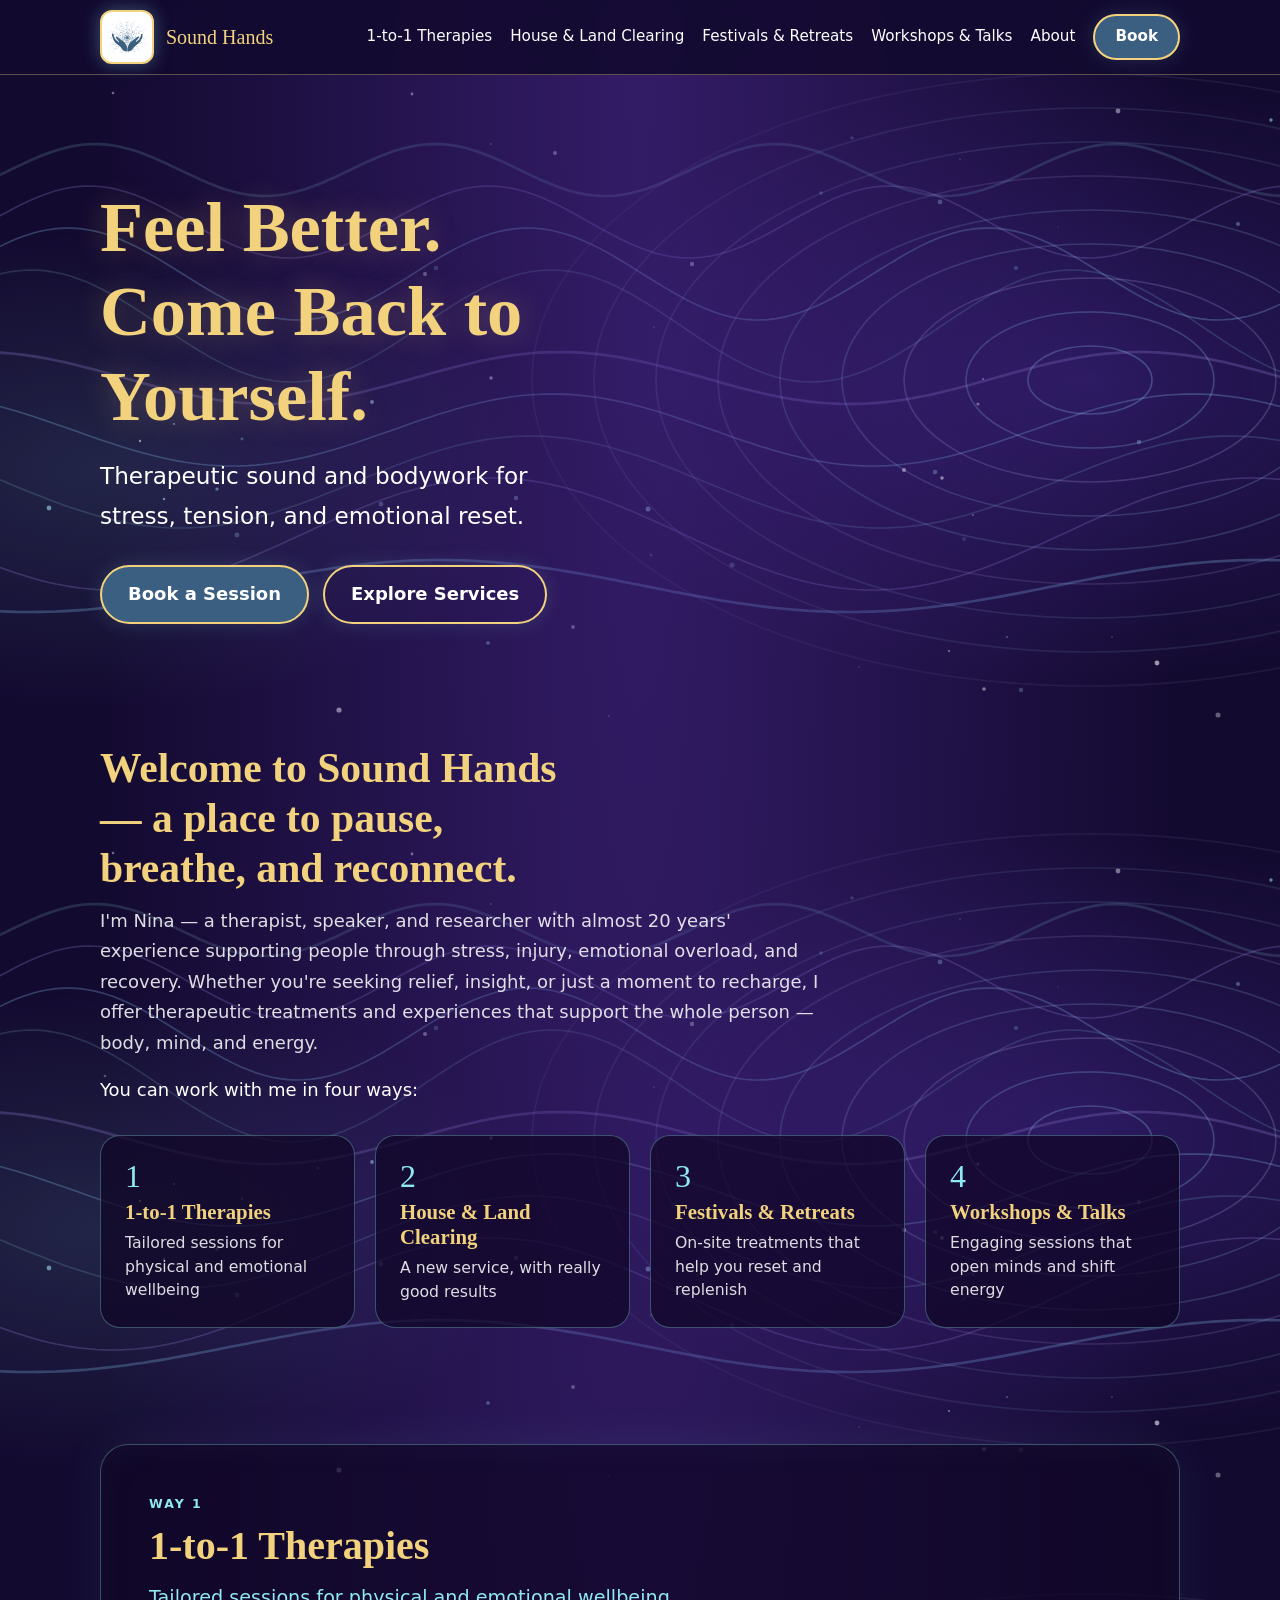
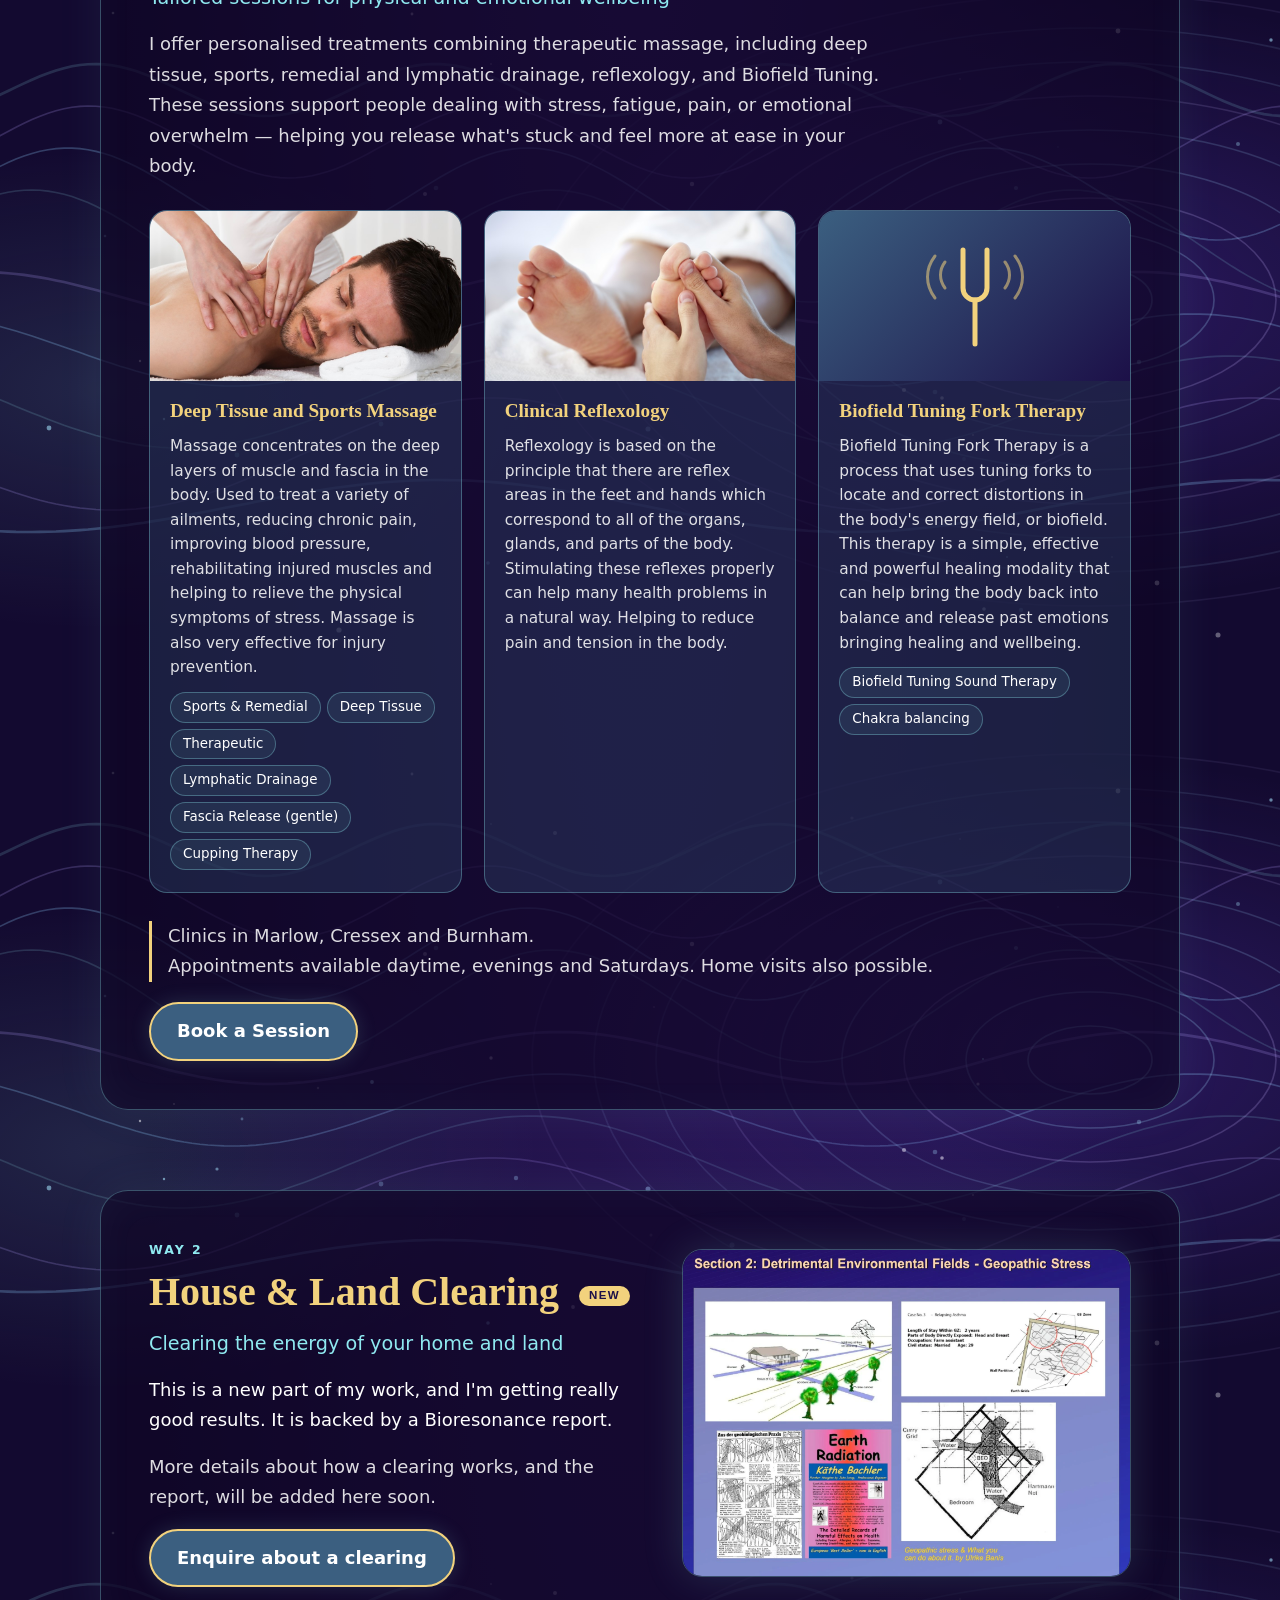
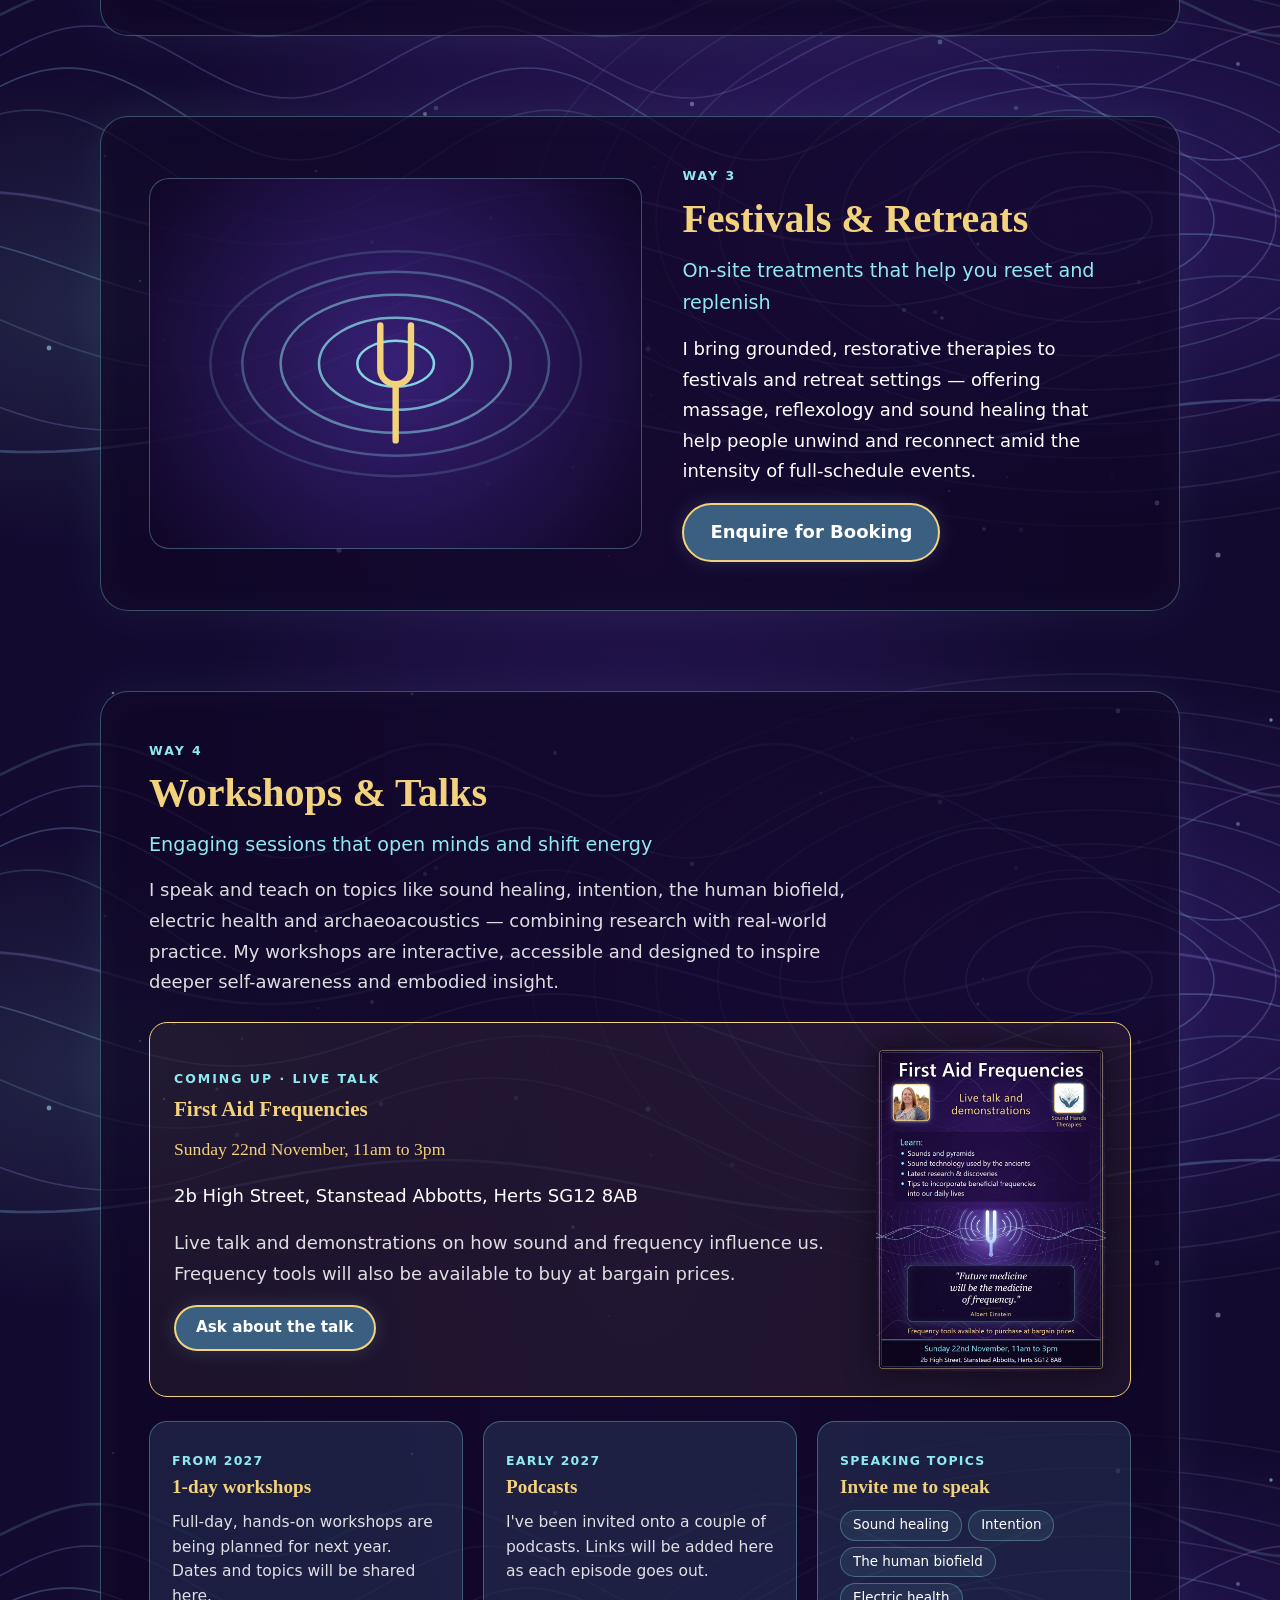
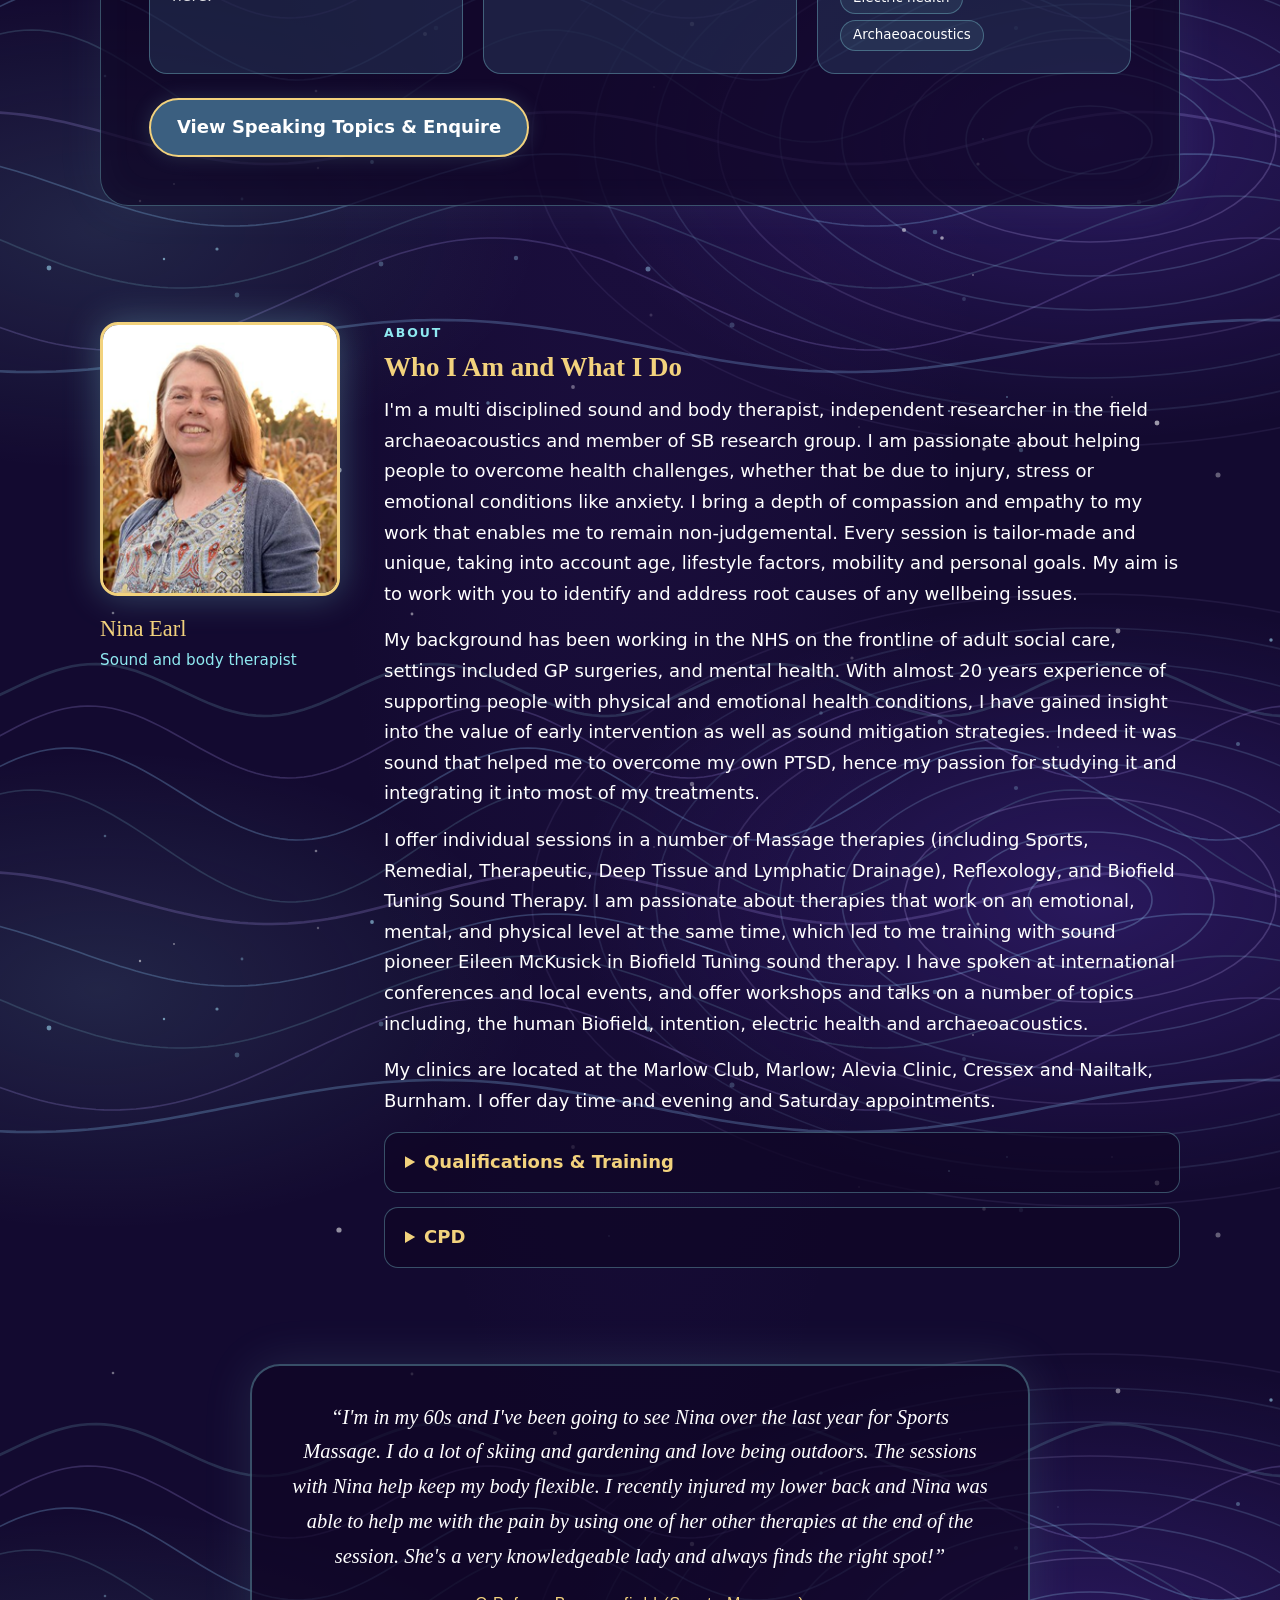
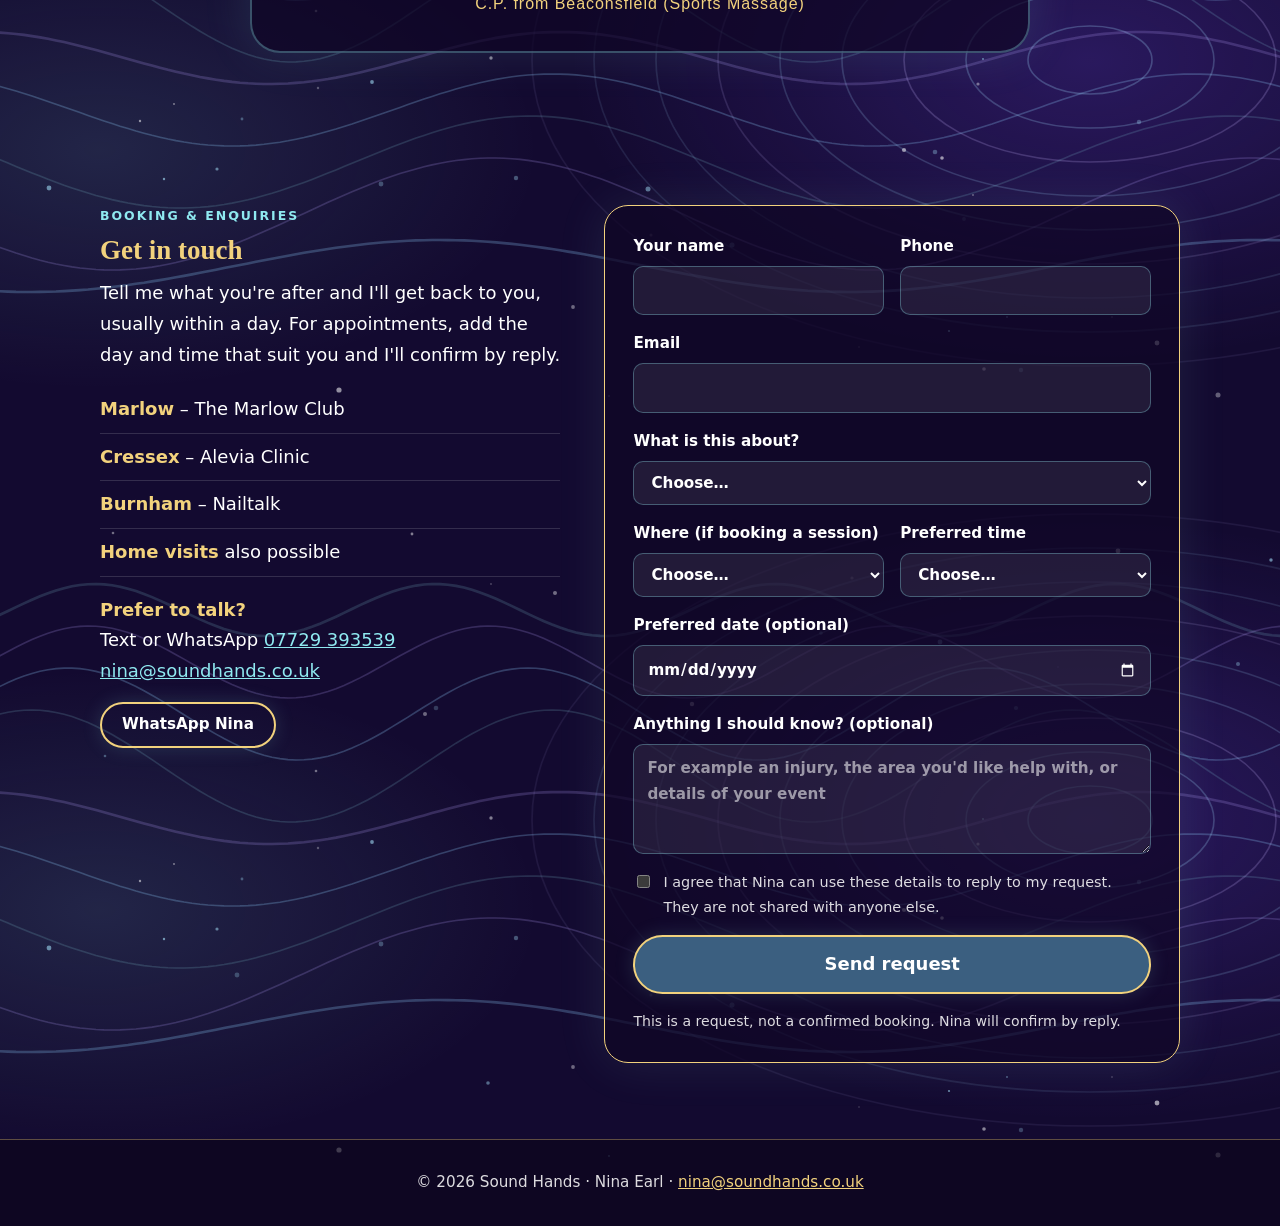
==== index.html @ eeb2ad8c "Sound Hands sample website" ====
<!doctype html>
<html lang="en-GB">
<head>
<meta charset="utf-8">
<meta name="viewport" content="width=device-width, initial-scale=1">
<title>Sound Hands | Therapeutic Sound and Bodywork with Nina Earl</title>
<meta name="description" content="1-to-1 therapies, house and land clearing, festivals and retreats, and workshops and talks with Nina Earl. Clinics in Marlow, Cressex and Burnham.">
<link rel="icon" href="[data-uri]">
<style>:root {
  --indigo: #130a30;
  --indigo-2: #1c1048;
  --panel: rgba(16, 6, 38, 0.72);
  --logo-blue: #3b5f80;
  --gold: #f2d27d;
  --cyan: #8fe9f0;
  --white: #ffffff;
  --soft: rgba(255, 255, 255, 0.86);
  --line: rgba(143, 233, 240, 0.32);
  --radius: 20px;
}
* { box-sizing: border-box; }
html { scroll-behavior: smooth; scroll-padding-top: 90px; }
body {
  margin: 0;
  font-family: "Segoe UI", system-ui, -apple-system, Arial, sans-serif;
  color: var(--white);
  line-height: 1.7;
  font-size: 18px;
  background-color: var(--indigo);
  background-image:
    radial-gradient(ellipse at 50% 0%, rgba(90, 50, 170, .45), rgba(19, 10, 48, 0) 60%),
    url("[data-uri]");
  background-size: auto, 1600px auto;
  background-repeat: no-repeat, repeat-y;
  background-position: center top, center top;
}
h1, h2, h3 { font-family: Georgia, "Times New Roman", serif; color: var(--gold); line-height: 1.2; font-weight: 600; margin: 0 0 12px; }
p { margin: 0 0 16px; }
a { color: var(--cyan); }
img { max-width: 100%; display: block; }
.wrap { width: min(1080px, 100% - 40px); margin-inline: auto; }
.eyebrow { text-transform: uppercase; letter-spacing: .16em; font-size: .78rem; font-weight: 700; color: var(--cyan); margin: 0 0 8px; }
.soft { color: var(--soft); }

/* header */
.site-header { position: sticky; top: 0; z-index: 20; background: rgba(19, 10, 48, .92); backdrop-filter: blur(8px); border-bottom: 1px solid rgba(242, 210, 125, .35); }
.site-header .wrap { display: flex; align-items: center; justify-content: space-between; gap: 14px; padding: 10px 0; flex-wrap: wrap; }
.brand { display: flex; align-items: center; gap: 12px; text-decoration: none; }
.brand .badge { width: 54px; height: 54px; border-radius: 12px; background: #fff; border: 2px solid var(--gold); display: grid; place-items: center; box-shadow: 0 0 18px rgba(143, 233, 240, .35); }
.brand .badge img { width: 44px; height: 44px; object-fit: contain; }
.brand span { font-family: Georgia, serif; font-size: 1.25rem; color: var(--gold); }
.nav { display: flex; gap: 18px; flex-wrap: wrap; align-items: center; }
.nav a { text-decoration: none; color: var(--white); font-size: .95rem; }
.nav a:hover { color: var(--gold); }

.btn { display: inline-block; background: var(--logo-blue); color: #fff !important; padding: 12px 26px; border-radius: 999px; text-decoration: none; font: inherit; font-weight: 600; border: 2px solid var(--gold); cursor: pointer; box-shadow: 0 0 20px rgba(143, 233, 240, .15); }
.btn:hover { background: #4a76a1; }
.btn.ghost { background: transparent; }
.btn.ghost:hover { background: rgba(242, 210, 125, .14); }
.btn.small { padding: 8px 20px; font-size: .95rem; }
.row { display: flex; gap: 14px; flex-wrap: wrap; }

section { padding: 76px 0; }
.lead { color: var(--soft); max-width: 64ch; }

/* hero */
.hero { padding: 110px 0 90px; }
.hero h1 { font-size: clamp(2.5rem, 6.5vw, 4.4rem); max-width: 14ch; margin-bottom: 18px; text-shadow: 0 0 30px rgba(242, 210, 125, .25); }
.hero p.sub { font-size: clamp(1.15rem, 2.4vw, 1.45rem); max-width: 30ch; margin-bottom: 30px; }

/* welcome + four ways */
.welcome h2 { font-size: clamp(1.8rem, 4vw, 2.6rem); max-width: 22ch; }
.ways { display: grid; grid-template-columns: repeat(auto-fit, minmax(230px, 1fr)); gap: 20px; margin-top: 30px; }
.way { display: block; text-decoration: none; background: var(--panel); border: 1px solid var(--line); border-radius: var(--radius); padding: 24px; transition: transform .2s, border-color .2s; }
.way:hover { transform: translateY(-4px); border-color: var(--gold); }
.way .n { font-family: Georgia, serif; font-size: 2rem; color: var(--cyan); display: block; line-height: 1; margin-bottom: 8px; }
.way h3 { font-size: 1.3rem; margin-bottom: 6px; }
.way p { margin: 0; color: var(--soft); font-size: .98rem; line-height: 1.5; }

/* service blocks */
.block { padding: 40px 0; }
.panel { background: var(--panel); border: 1px solid var(--line); border-radius: 28px; padding: clamp(24px, 4vw, 48px); box-shadow: 0 0 50px rgba(143, 233, 240, .07), inset 0 0 40px rgba(143, 233, 240, .04); }
.panel h2 { font-size: clamp(1.8rem, 4vw, 2.5rem); }
.tagline { font-size: 1.2rem; color: var(--cyan); margin-bottom: 14px; }
.badge-new { display: inline-block; background: var(--gold); color: #1c1048; font-weight: 800; font-size: .72rem; letter-spacing: .12em; padding: 3px 10px; border-radius: 999px; vertical-align: middle; margin-left: 10px; font-family: "Segoe UI", sans-serif; }
.split { display: grid; grid-template-columns: 1.1fr 1fr; gap: 40px; align-items: center; }
@media (max-width: 800px) { .split { grid-template-columns: 1fr; gap: 24px; } }
.where { border-left: 3px solid var(--gold); padding-left: 16px; margin: 20px 0; color: var(--soft); }

.treat { display: grid; grid-template-columns: repeat(auto-fit, minmax(250px, 1fr)); gap: 22px; margin: 28px 0; }
.treat article { background: rgba(59, 95, 128, .28); border: 1px solid var(--line); border-radius: 18px; overflow: hidden; display: flex; flex-direction: column; }
.treat .pic { height: 170px; background-size: cover; background-position: center; }
.treat .pic.fork { display: grid; place-items: center; background: linear-gradient(135deg, #3b5f80, #1c1048); }
.treat .pic.fork svg { height: 120px; width: auto; }
.treat .txt { padding: 18px 20px 22px; }
.treat h3 { font-size: 1.2rem; }
.treat p { font-size: .96rem; line-height: 1.6; color: var(--soft); margin: 0 0 12px; }
.tags { list-style: none; padding: 0; margin: 0; display: flex; flex-wrap: wrap; gap: 6px; }
.tags li { border: 1px solid var(--line); color: #fff; padding: 3px 12px; border-radius: 999px; font-size: .84rem; background: rgba(143, 233, 240, .08); }

.visual { border-radius: 20px; overflow: hidden; border: 1px solid var(--line); box-shadow: 0 0 40px rgba(143, 233, 240, .15); }
.visual img { width: 100%; }
.art { aspect-ratio: 4/3; border-radius: 20px; border: 1px solid var(--line); background: radial-gradient(circle at 50% 50%, rgba(122, 77, 255, .35), rgba(16, 6, 38, .9)); display: grid; place-items: center; }
.art svg { width: 78%; }

/* talks */
.cards3 { display: grid; grid-template-columns: repeat(auto-fit, minmax(260px, 1fr)); gap: 20px; margin: 24px 0; }
.mini { background: rgba(59, 95, 128, .28); border: 1px solid var(--line); border-radius: 18px; padding: 22px; }
.mini h3 { font-size: 1.2rem; }
.mini p { font-size: .97rem; line-height: 1.6; color: var(--soft); margin: 0 0 8px; }
.mini .when { color: var(--gold); font-family: Georgia, serif; font-size: 1.1rem; }
.mini .soon { display: inline-block; font-size: .78rem; letter-spacing: .1em; text-transform: uppercase; color: var(--cyan); font-weight: 700; }
.event { display: grid; grid-template-columns: 1fr 230px; gap: 26px; align-items: center; border: 1px solid var(--gold); border-radius: 18px; padding: 24px; background: rgba(242, 210, 125, .06); margin: 24px 0; }
.event img { border-radius: 12px; box-shadow: 0 0 30px rgba(0, 0, 0, .5); }
@media (max-width: 700px) { .event { grid-template-columns: 1fr; } .event img { max-width: 220px; } }

/* about */
.about { display: grid; grid-template-columns: 240px 1fr; gap: 44px; align-items: start; }
.about .portrait { width: 240px; border-radius: 18px; border: 3px solid var(--gold); box-shadow: 0 0 36px rgba(143, 233, 240, .3); }
.about .name { font-family: Georgia, serif; color: var(--gold); font-size: 1.4rem; margin: 14px 0 0; }
.about .role { color: var(--cyan); margin: 0; font-size: .95rem; }
@media (max-width: 760px) { .about { grid-template-columns: 1fr; } .about .portrait { width: 180px; } }
details { background: var(--panel); border: 1px solid var(--line); border-radius: 14px; padding: 14px 20px; margin-top: 14px; }
summary { cursor: pointer; font-weight: 700; color: var(--gold); }
.quals { list-style: none; margin: 12px 0 0; padding: 0; font-size: .97rem; }
.quals li { padding: 7px 0; border-bottom: 1px solid rgba(255, 255, 255, .12); }
.quals li b { color: var(--cyan); margin-right: 8px; }

.testi blockquote { margin: 0 auto; max-width: 780px; text-align: center; font-family: Georgia, serif; font-size: 1.28rem; font-style: italic; border: 2px solid var(--line); border-radius: 30px; padding: 34px 40px; background: var(--panel); box-shadow: 0 0 50px rgba(143, 233, 240, .12); }
.testi cite { display: block; margin-top: 16px; font-family: "Segoe UI", sans-serif; font-style: normal; font-size: 1rem; color: var(--gold); letter-spacing: .06em; }

/* booking */
.booking .grid { display: grid; grid-template-columns: 1fr 1.25fr; gap: 44px; align-items: start; }
@media (max-width: 800px) { .booking .grid { grid-template-columns: 1fr; } }
.clinics { list-style: none; padding: 0; margin: 0 0 18px; }
.clinics li { padding: 8px 0; border-bottom: 1px solid rgba(255, 255, 255, .14); }
.clinics b { color: var(--gold); }
form { background: var(--panel); border: 1px solid var(--gold); border-radius: 24px; padding: 28px; display: grid; gap: 16px; box-shadow: 0 0 50px rgba(143, 233, 240, .1); }
.two { display: grid; grid-template-columns: 1fr 1fr; gap: 16px; }
@media (max-width: 600px) { .two { grid-template-columns: 1fr; } }
label { display: grid; gap: 6px; font-weight: 600; font-size: .95rem; color: #fff; }
input, select, textarea { font: inherit; padding: 11px 13px; border: 1.5px solid var(--line); border-radius: 10px; background: rgba(255, 255, 255, .08); color: #fff; width: 100%; color-scheme: dark; }
select option { background: #1c1048; color: #fff; }
input::placeholder, textarea::placeholder { color: rgba(255, 255, 255, .55); }
input:focus, select:focus, textarea:focus { outline: 2px solid var(--gold); border-color: var(--gold); }
textarea { min-height: 110px; resize: vertical; }
.consent { display: flex; gap: 10px; align-items: flex-start; font-weight: 400; font-size: .9rem; color: var(--soft); }
.consent input { width: auto; margin-top: 5px; }
.hp { position: absolute; left: -9999px; }
.note { font-size: .88rem; color: var(--soft); margin: 0; }

footer { border-top: 1px solid rgba(242, 210, 125, .35); padding: 30px 0; text-align: center; font-size: .95rem; color: var(--soft); background: rgba(10, 4, 26, .6); }
footer a { color: var(--gold); }
.thanks { min-height: 60vh; display: grid; place-items: center; text-align: center; }
</style>
</head>
<body>

<header class="site-header">
  <div class="wrap">
    <a class="brand" href="#top"><span class="badge"><img src="[data-uri]" alt=""></span><span>Sound Hands</span></a>
    <nav class="nav">
      <a href="#therapies">1-to-1 Therapies</a>
      <a href="#clearing">House &amp; Land Clearing</a>
      <a href="#festivals">Festivals &amp; Retreats</a>
      <a href="#talks">Workshops &amp; Talks</a>
      <a href="#about">About</a>
      <a href="#booking" class="btn small">Book</a>
    </nav>
  </div>
</header>

<!-- HERO -->
<section class="hero" id="top">
  <div class="wrap">
    <h1>Feel Better. Come Back to Yourself.</h1>
    <p class="sub">Therapeutic sound and bodywork for stress, tension, and emotional reset.</p>
    <div class="row">
      <a class="btn" href="#booking">Book a Session</a>
      <a class="btn ghost" href="#services">Explore Services</a>
    </div>
  </div>
</section>

<!-- WELCOME -->
<section class="welcome" id="services" style="padding-top:30px">
  <div class="wrap">
    <h2>Welcome to Sound Hands &mdash; a place to pause, breathe, and reconnect.</h2>
    <p class="lead">I'm Nina &mdash; a therapist, speaker, and researcher with almost 20 years' experience supporting people through stress, injury, emotional overload, and recovery. Whether you're seeking relief, insight, or just a moment to recharge, I offer therapeutic treatments and experiences that support the whole person &mdash; body, mind, and energy.</p>
    <p>You can work with me in four ways:</p>
    <div class="ways">
      <a class="way" href="#therapies"><span class="n">1</span><h3>1-to-1 Therapies</h3><p>Tailored sessions for physical and emotional wellbeing</p></a>
      <a class="way" href="#clearing"><span class="n">2</span><h3>House &amp; Land Clearing</h3><p>A new service, with really good results</p></a>
      <a class="way" href="#festivals"><span class="n">3</span><h3>Festivals &amp; Retreats</h3><p>On-site treatments that help you reset and replenish</p></a>
      <a class="way" href="#talks"><span class="n">4</span><h3>Workshops &amp; Talks</h3><p>Engaging sessions that open minds and shift energy</p></a>
    </div>
  </div>
</section>

<!-- 1. THERAPIES -->
<section class="block" id="therapies">
  <div class="wrap">
    <div class="panel">
      <p class="eyebrow">Way 1</p>
      <h2>1-to-1 Therapies</h2>
      <p class="tagline">Tailored sessions for physical and emotional wellbeing</p>
      <p class="lead">I offer personalised treatments combining therapeutic massage, including deep tissue, sports, remedial and lymphatic drainage, reflexology, and Biofield Tuning. These sessions support people dealing with stress, fatigue, pain, or emotional overwhelm &mdash; helping you release what's stuck and feel more at ease in your body.</p>

      <div class="treat">
        <article>
          <div class="pic" style="background-image:url('[data-uri]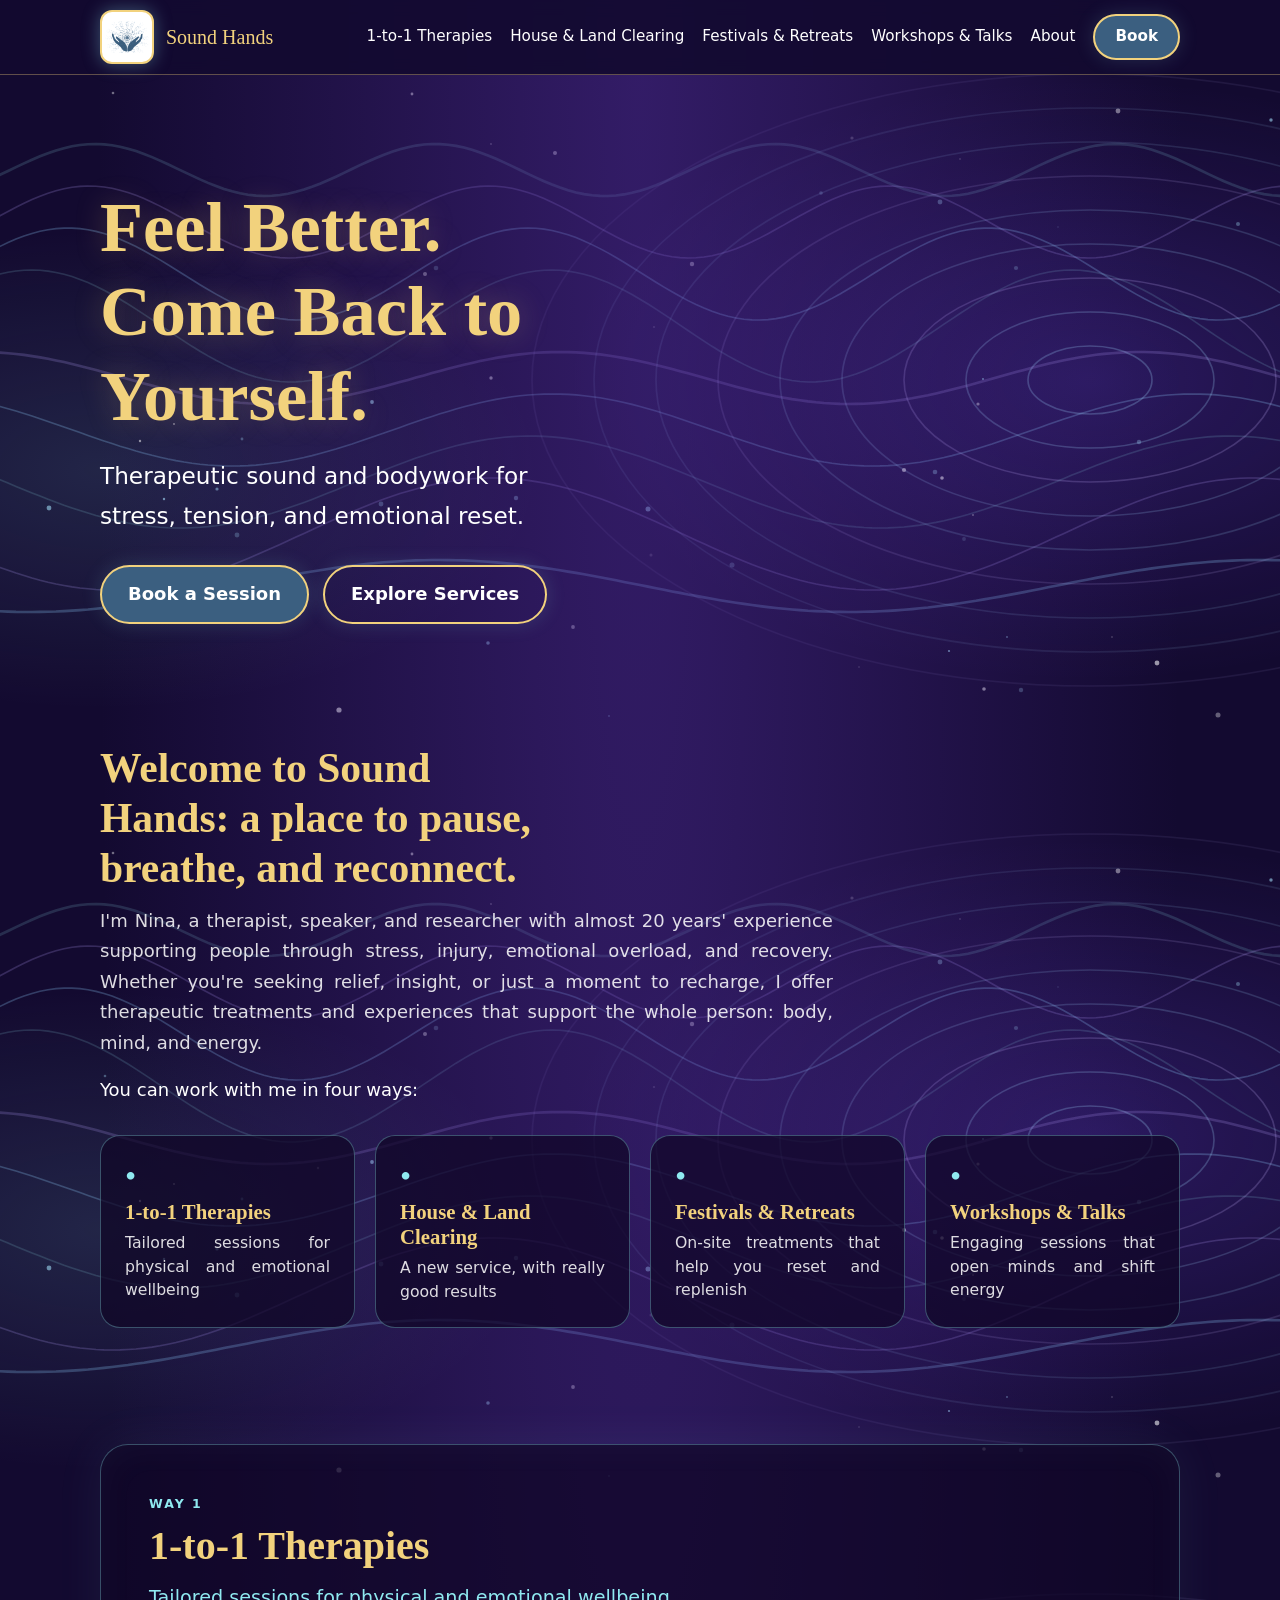
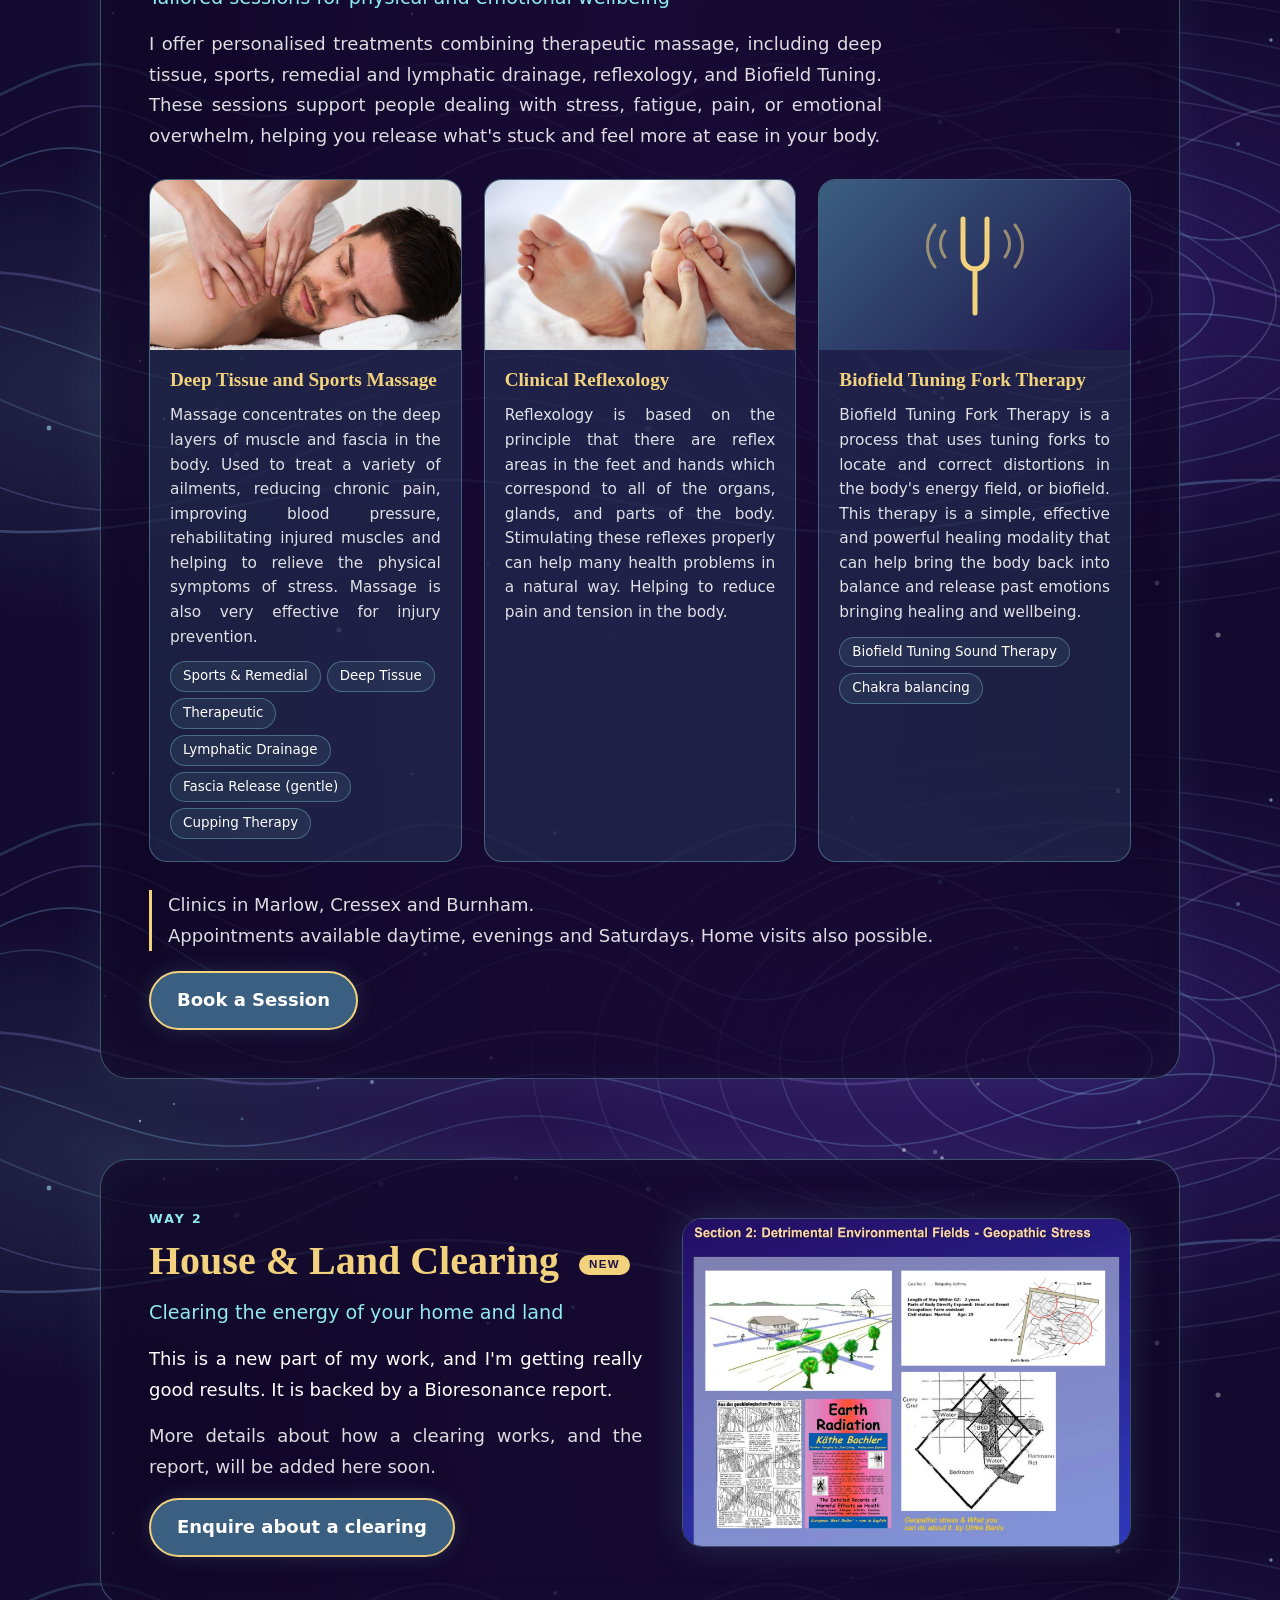
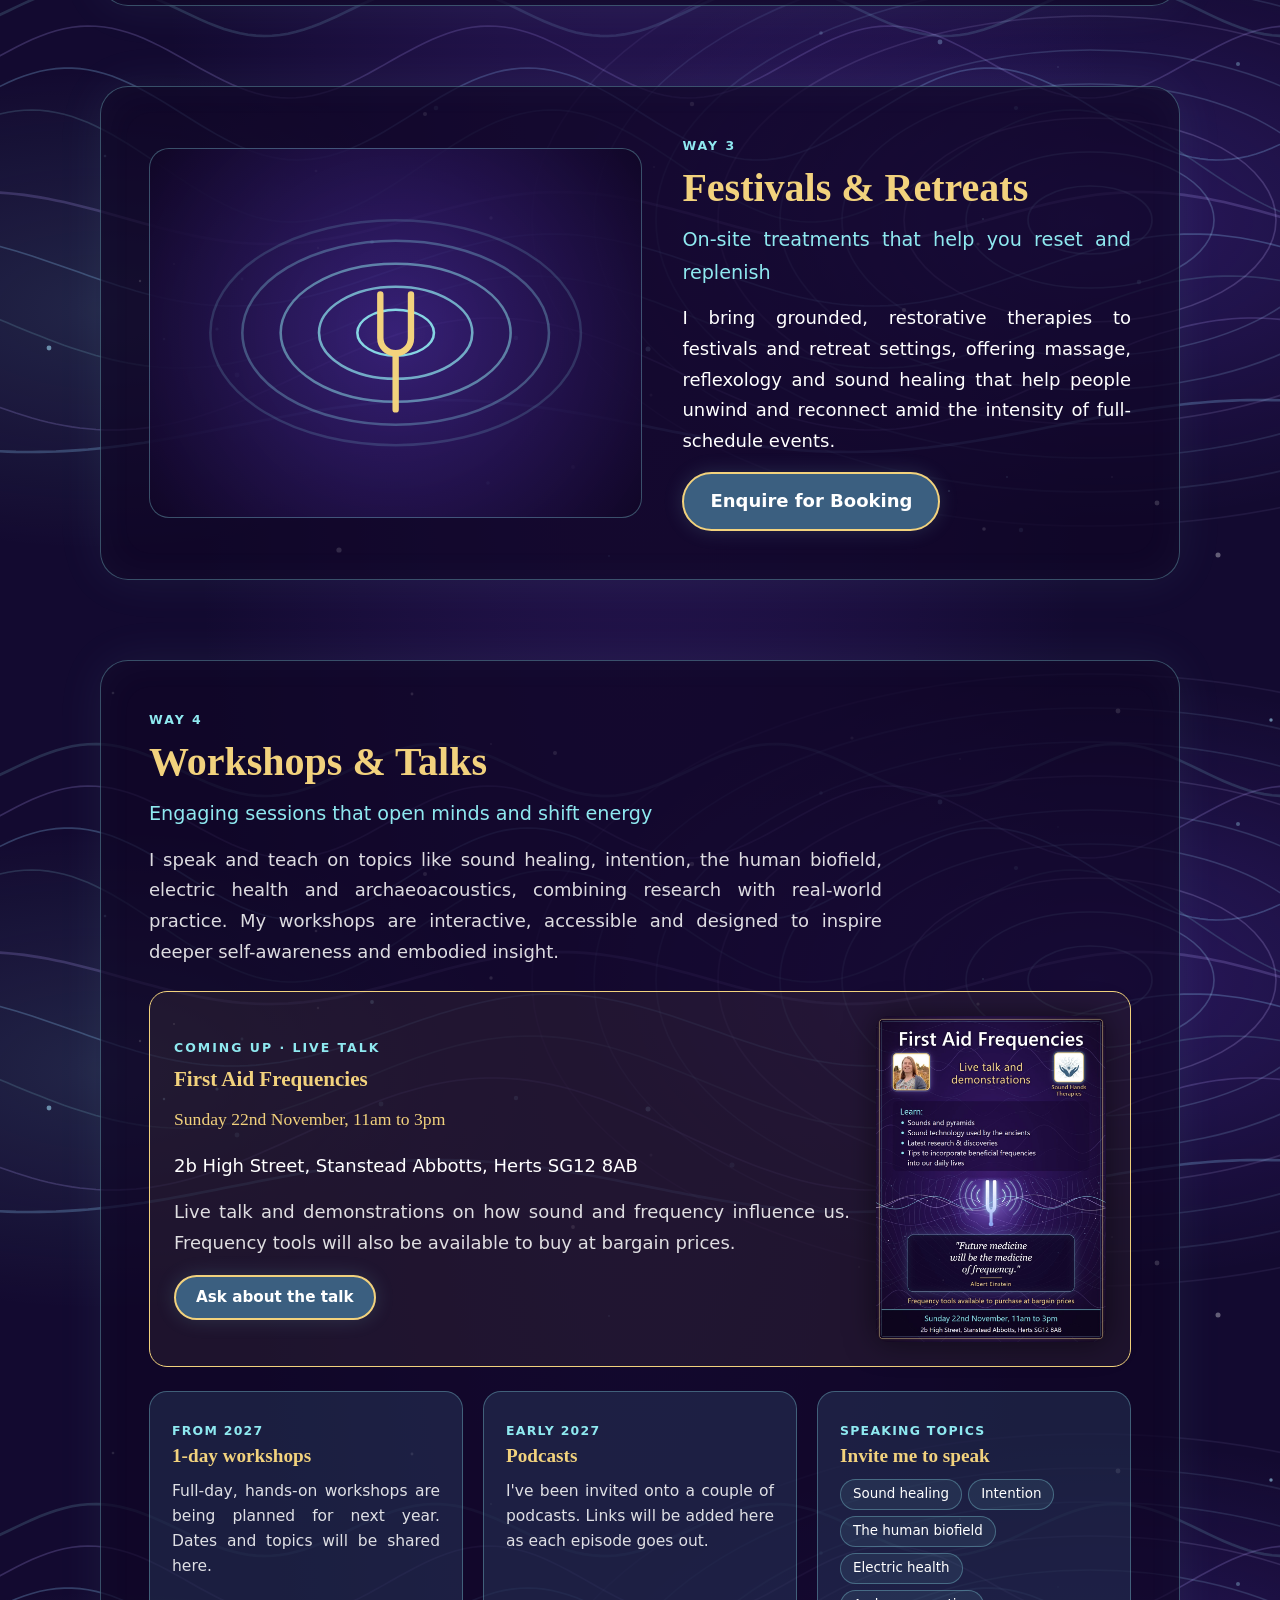
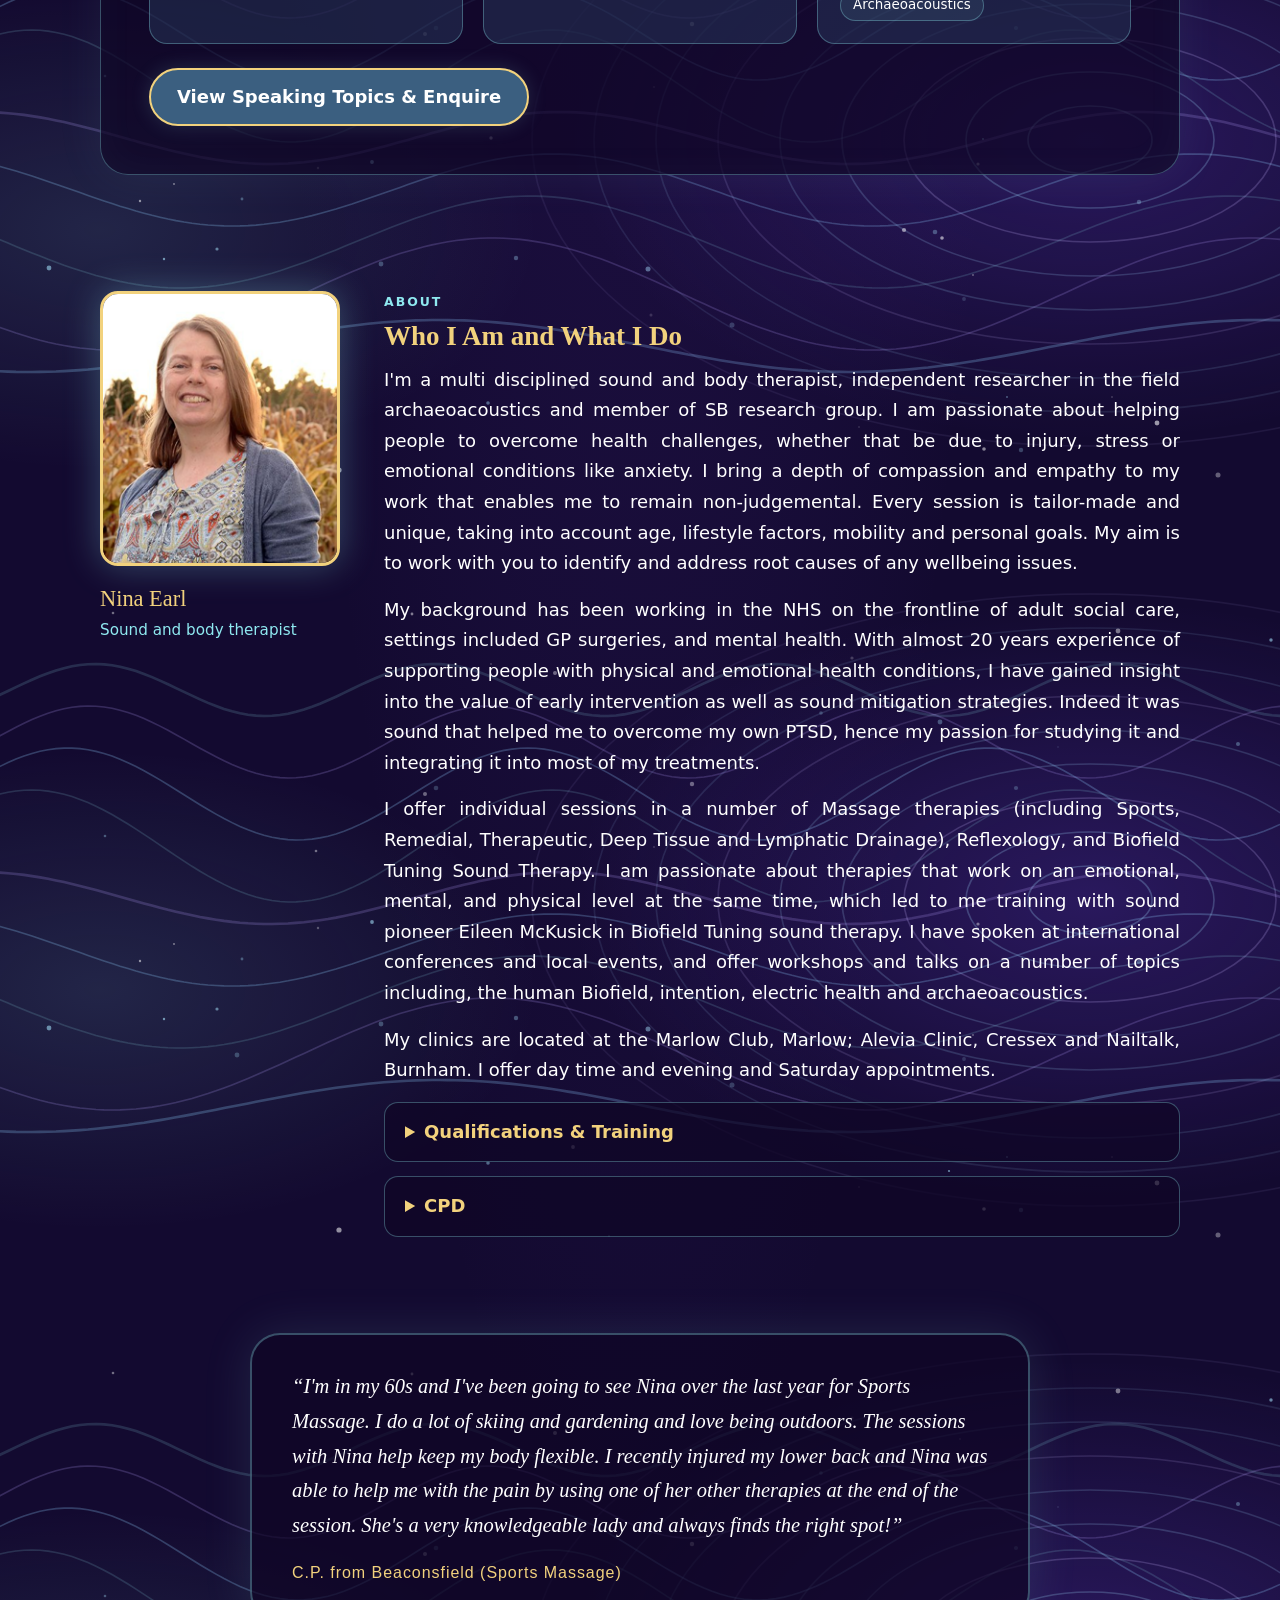
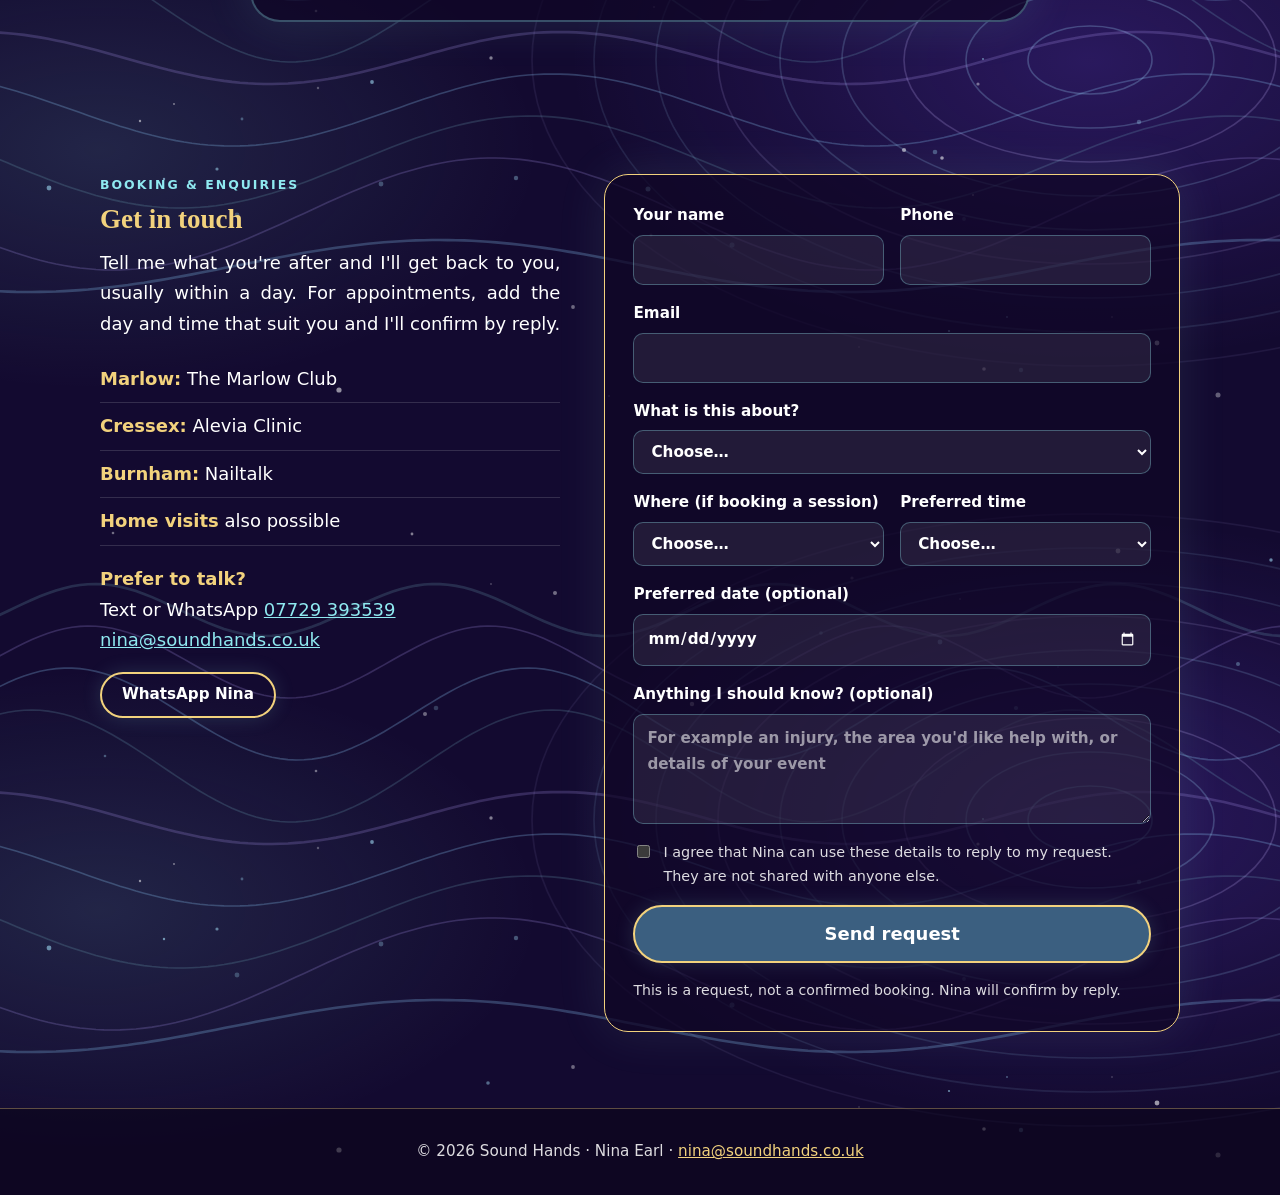
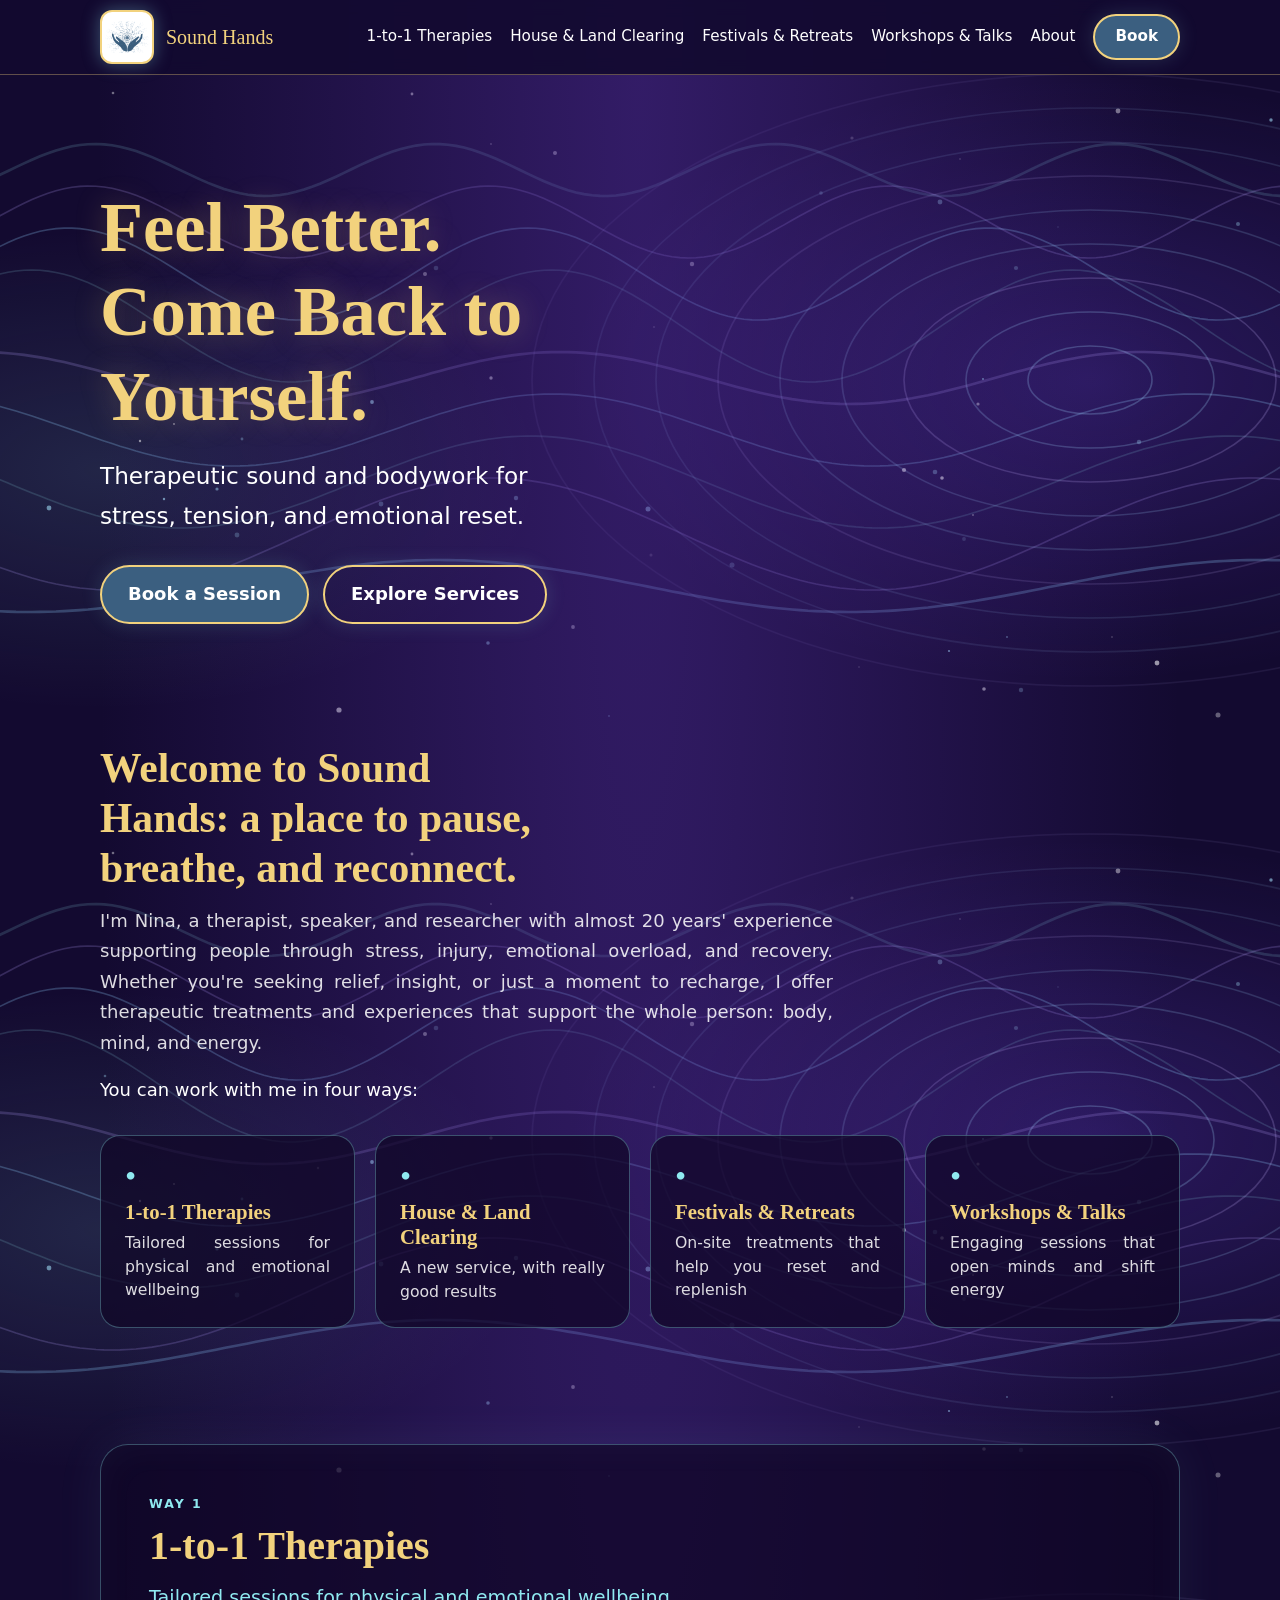
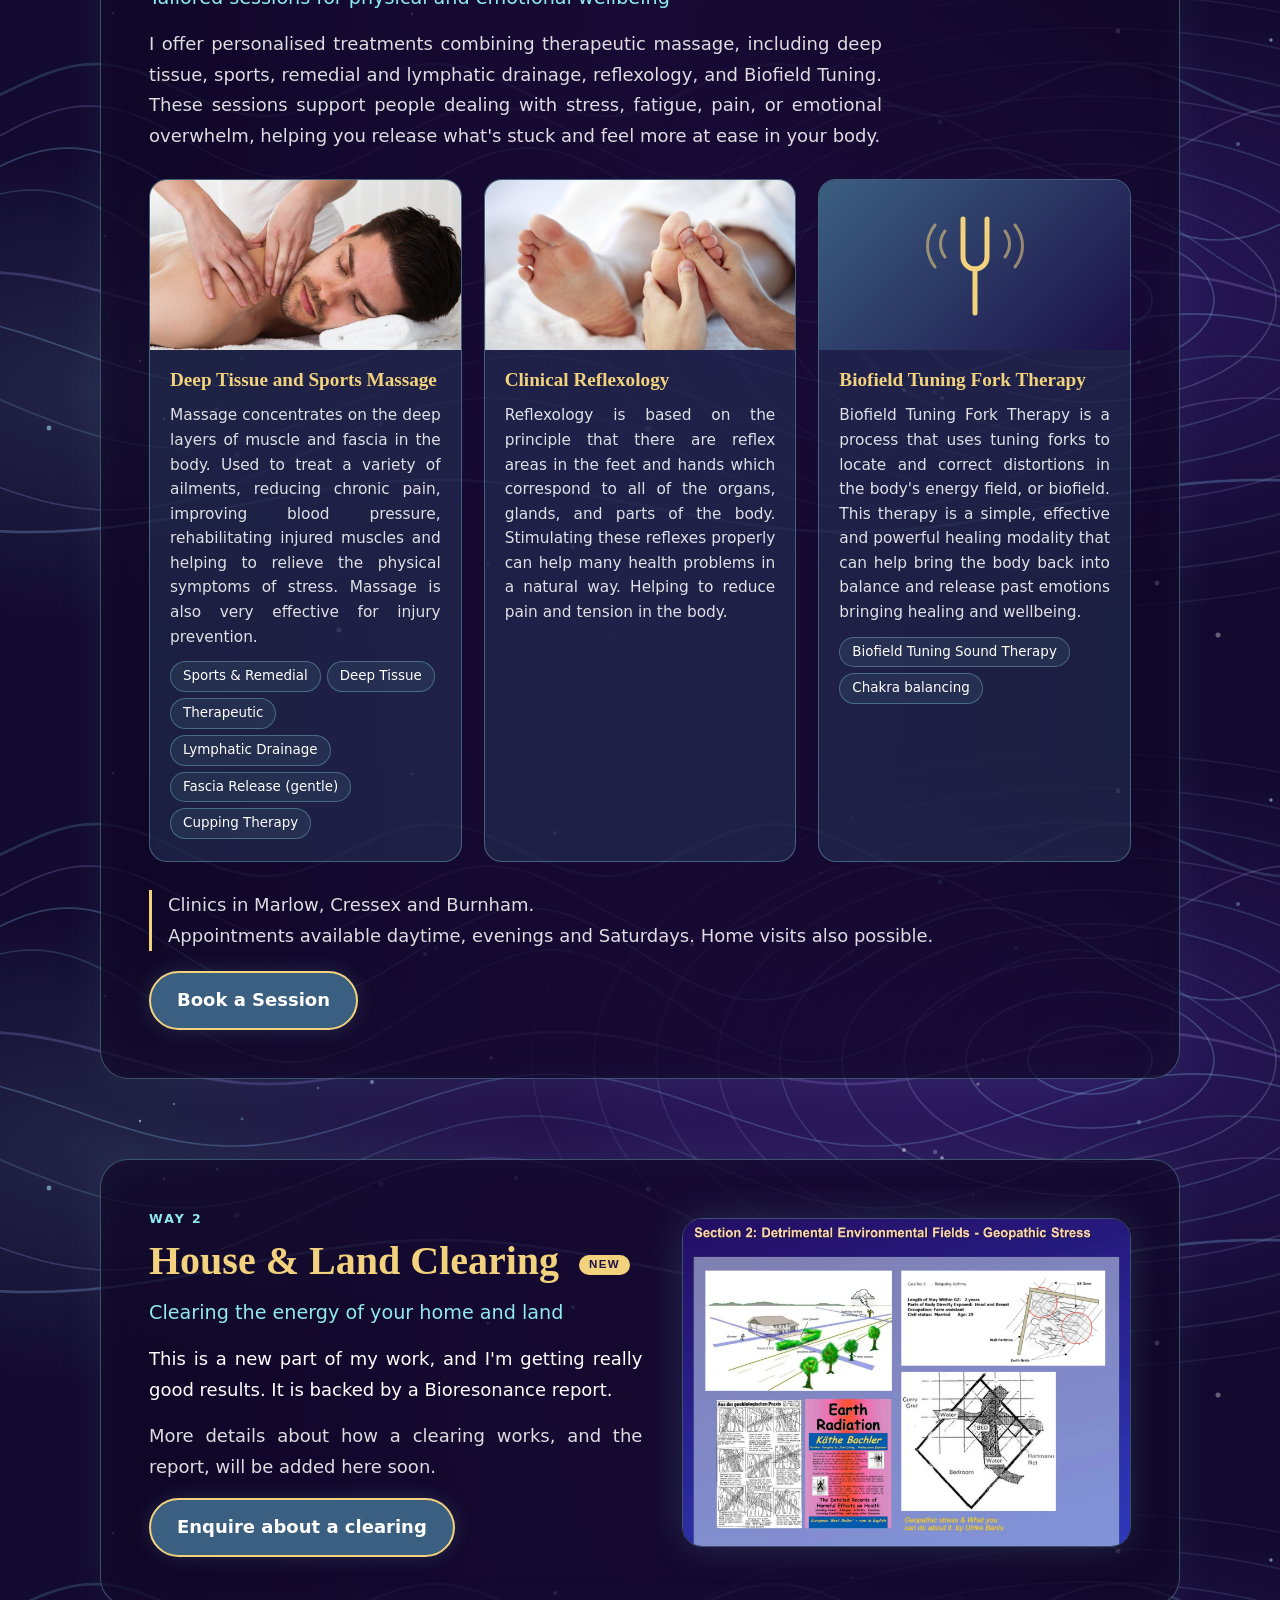
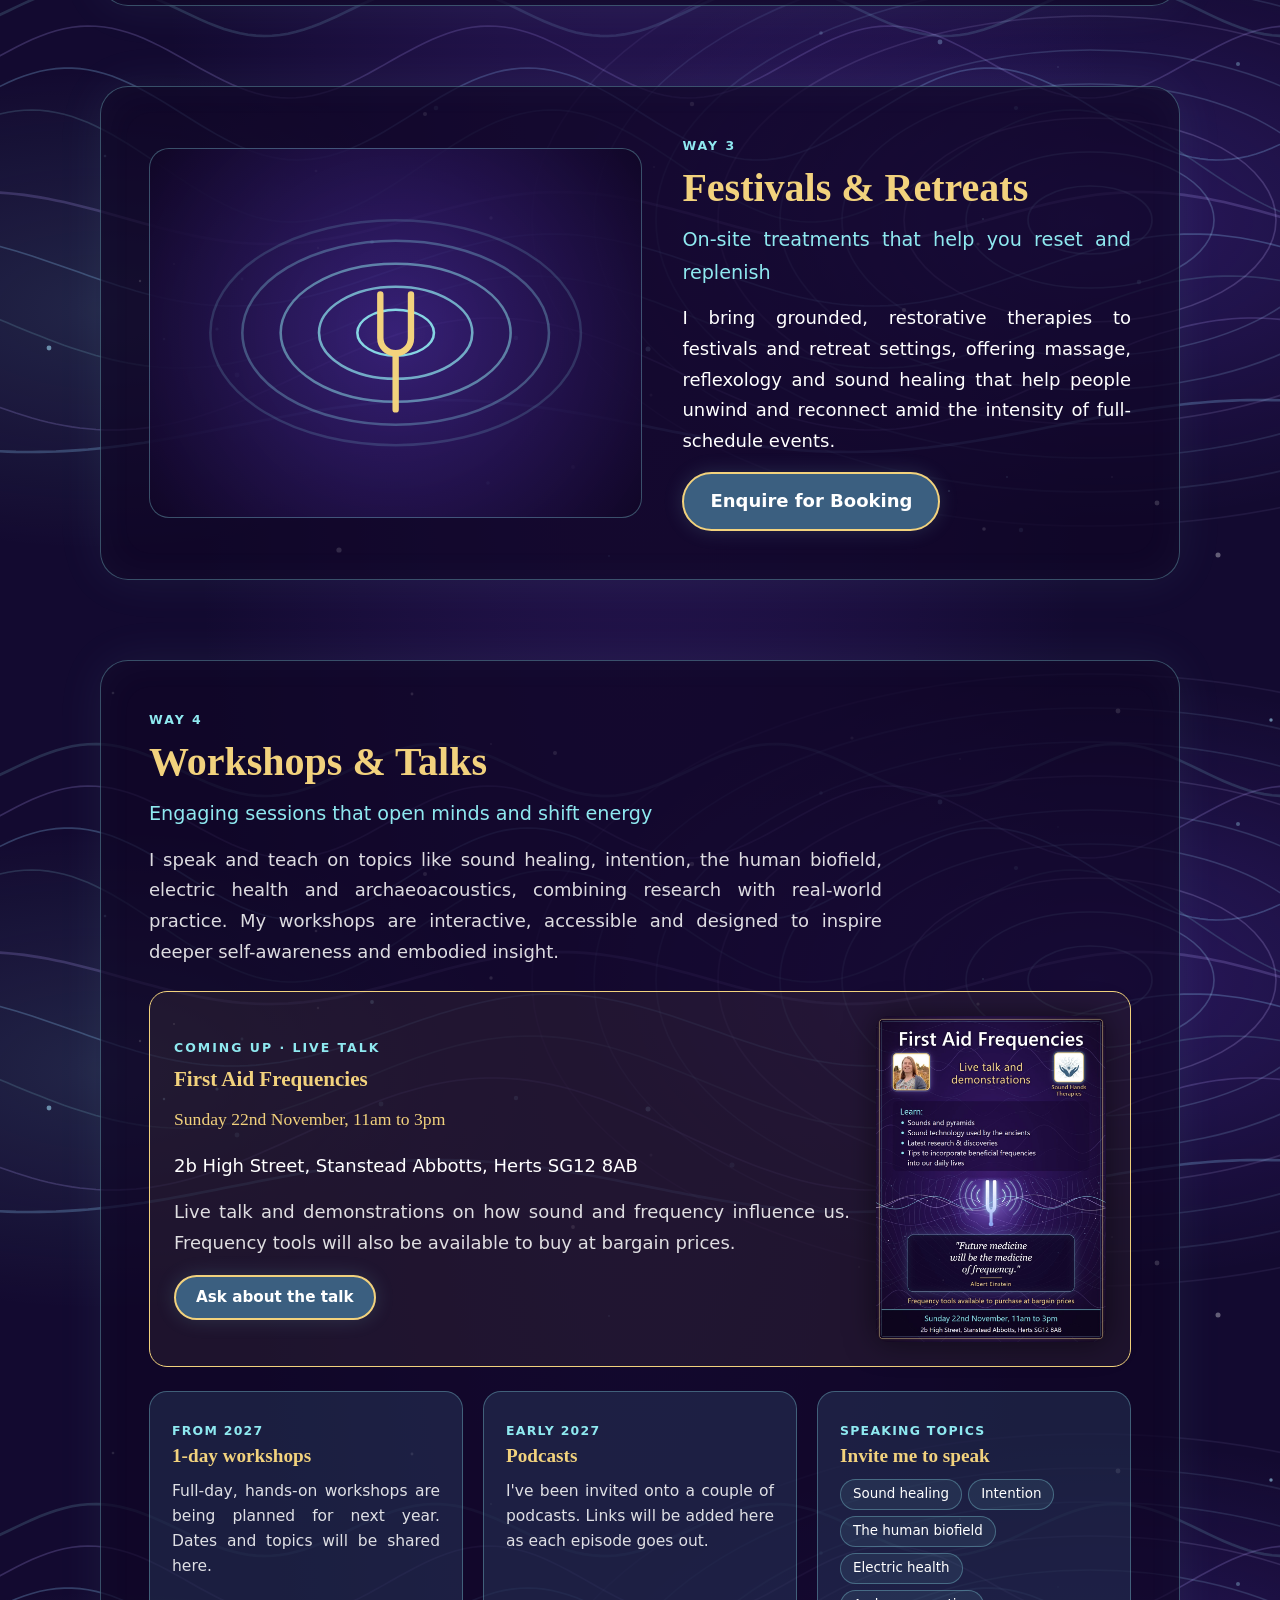
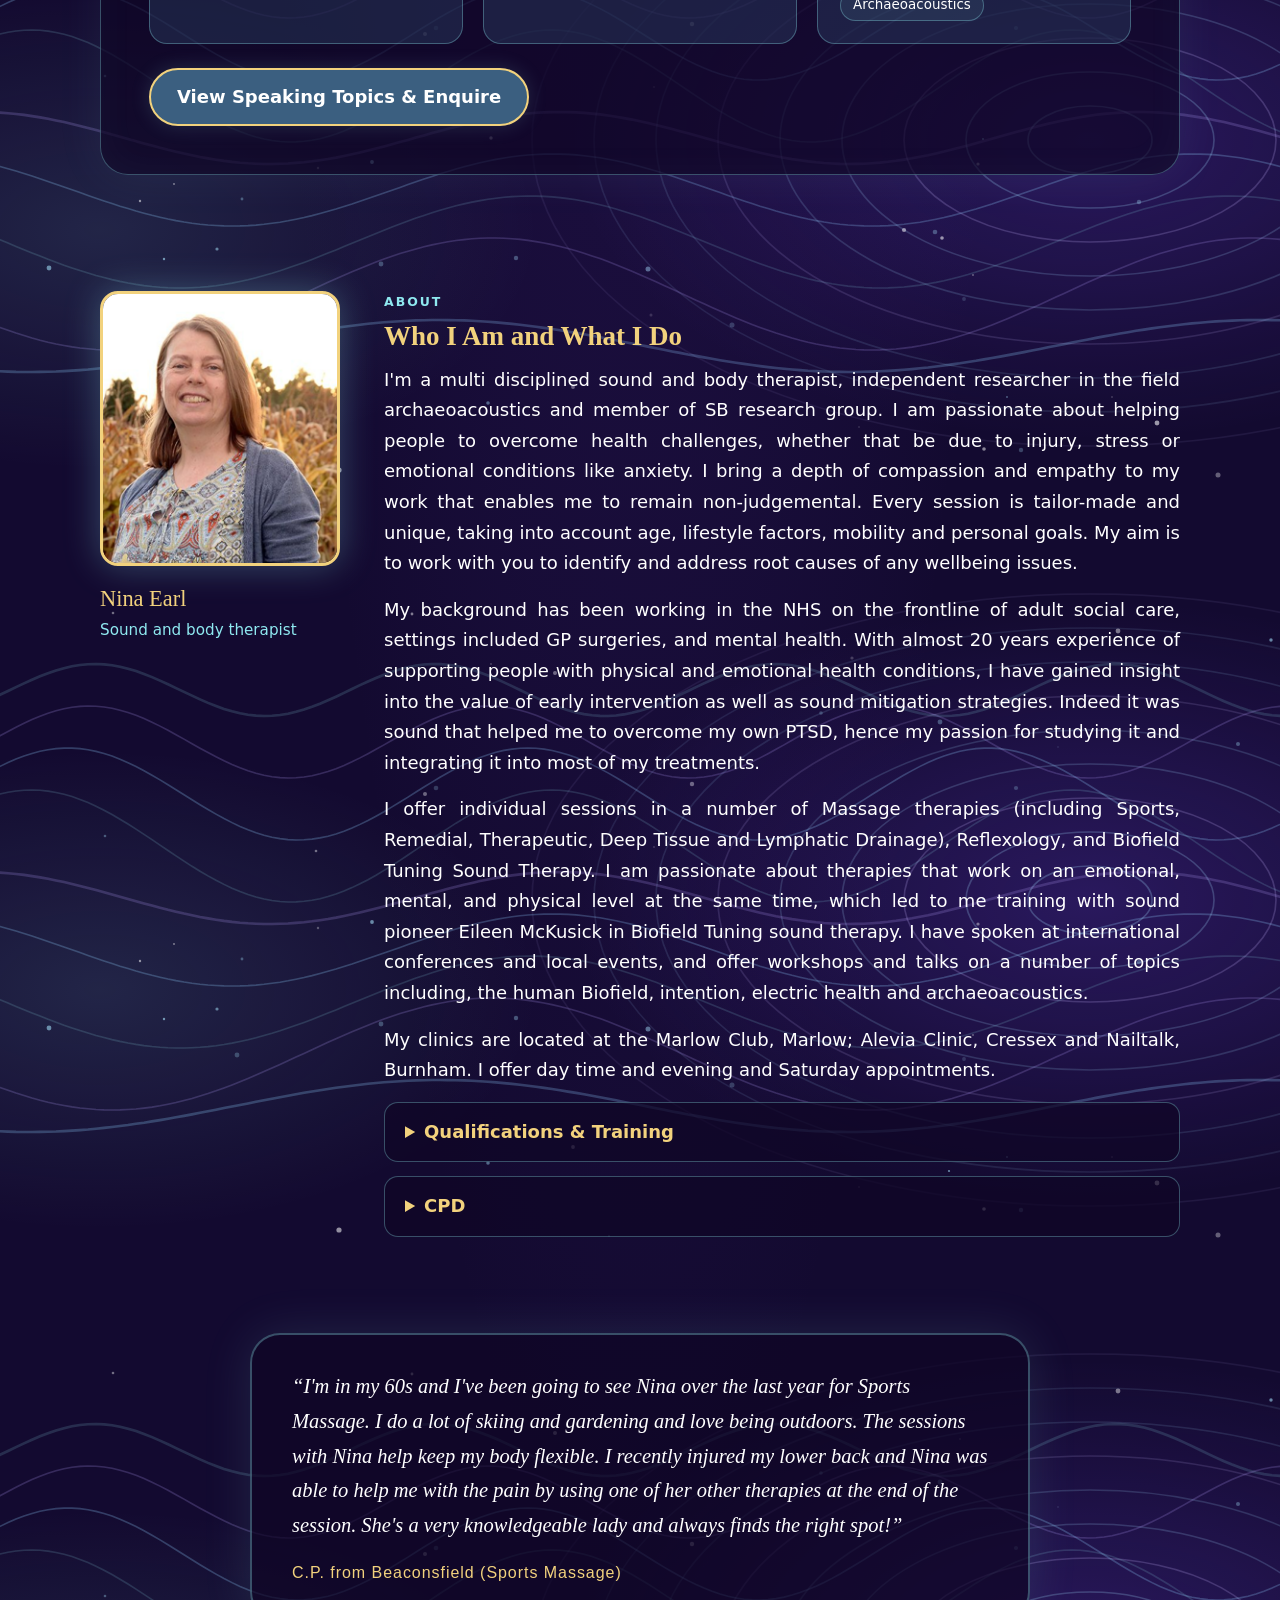
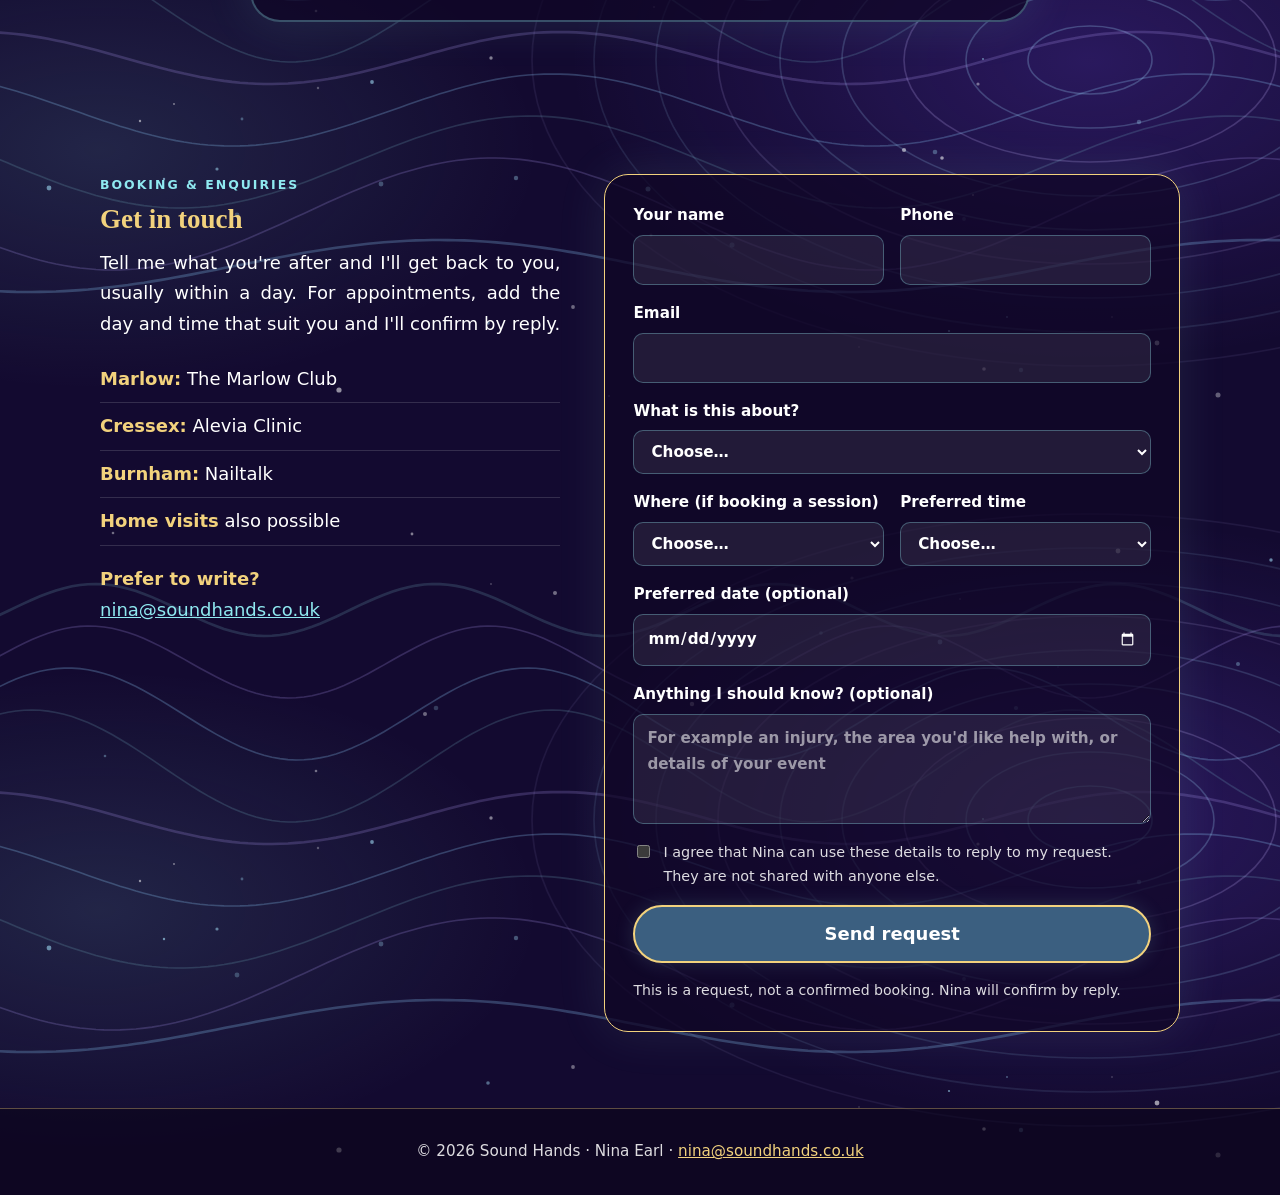
